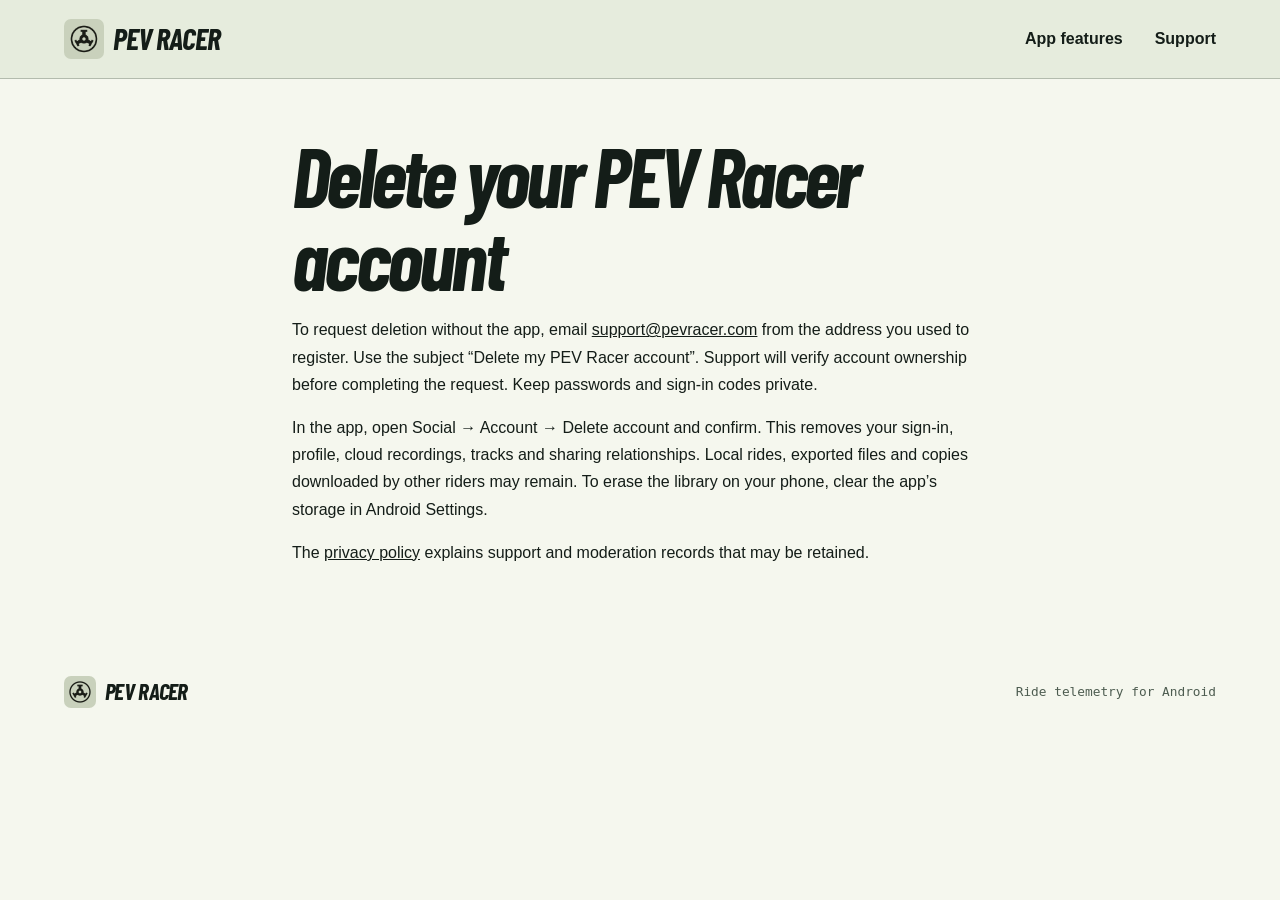
==== delete-account/index.html @ e3c32b66 "Publish PEV Racer website and rider support pages" ====
<!doctype html>
<html lang="en"><head><meta charset="utf-8"><meta name="viewport" content="width=device-width,initial-scale=1"><title>Delete a PEV Racer account</title><link rel="stylesheet" href="../style.css"></head>
<body><a class="skip" href="#main">Skip to content</a><header class="top"><div class="wrap nav"><a class="brand" href="../" aria-label="PEV Racer home"><img src="../assets/icon.png" width="40" height="40" alt="">PEV RACER</a><nav aria-label="Main navigation"><a href="../#analysis">App features</a><a href="../#support">Support</a></nav></div></header><main id="main" class="legal"><h1>Delete your PEV Racer account</h1><p>To request deletion without the app, email <a href="mailto:support@pevracer.com?subject=Delete%20my%20PEV%20Racer%20account">support@pevracer.com</a> from the address you used to register. Use the subject “Delete my PEV Racer account”. Support will verify account ownership before completing the request. Keep passwords and sign-in codes private.</p>
<p>In the app, open Social → Account → Delete account and confirm. This removes your sign-in, profile, cloud recordings, tracks and sharing relationships. Local rides, exported files and copies downloaded by other riders may remain. To erase the library on your phone, clear the app’s storage in Android Settings.</p>
<p>The <a href="../privacy/">privacy policy</a> explains support and moderation records that may be retained.</p></main><footer class="wrap foot"><a class="brand" href="../"><img src="../assets/icon.png" width="32" height="32" alt="">PEV RACER</a><span>Ride telemetry for Android</span></footer></body></html>
---- style.css ----
@font-face{font-family:Barlow Condensed;src:url(assets/display.ttf) format('truetype');font-weight:700;font-style:italic;font-display:swap}
:root{--ink:#141d18;--paper:#f5f7ee;--green:#bff347;--mute:#4d5c50;--line:#cbd2c5;--display:"Barlow Condensed","Arial Narrow",sans-serif;color:var(--ink);background:var(--paper);font-family:Inter,"Helvetica Neue",Arial,sans-serif;font-size:100%;line-height:1.5;color-scheme:light}
*{box-sizing:border-box}body{margin:0}a{color:inherit}button,input{font:inherit}a:focus-visible,button:focus-visible,input:focus-visible{outline:3px solid #d45d15;outline-offset:4px}.skip{position:absolute;left:1rem;top:-5rem;background:var(--paper);padding:.5rem 1rem;z-index:5}.skip:focus{top:.4rem}.wrap{width:min(1220px,90%);margin:auto}.top{border-bottom:1px solid rgba(20,29,24,.24);background:#e6ecdd}.nav,.foot,.brand,.nav nav{display:flex;align-items:center}.nav{min-height:78px;justify-content:space-between}.brand{gap:9px;text-decoration:none;font:italic 700 1.9rem/.9 var(--display);letter-spacing:-.03em;white-space:nowrap}.brand img{border-radius:7px}.nav nav{gap:32px;font-weight:650}.nav nav a,.tabs button,.help-links a{text-decoration:none}.nav nav a:hover,.help-links a:hover,.secondary:hover,.email:hover{text-decoration:underline;text-underline-offset:4px}.hero{background:linear-gradient(114deg,#e9efdf 12%,#dfe8ce 98%);border-bottom:1px solid var(--line)}.hero-grid{display:grid;grid-template-columns: .89fr 1.11fr;gap:clamp(28px,5vw,88px);align-items:center;padding-block:clamp(55px,7.8vw,115px)}.kicker,.console-label,.sim,.scale,.transport>span,.help-links small,.foot>span{font-family:"IBM Plex Mono",Menlo,Consolas,monospace}.kicker,.console-label{text-transform:uppercase;letter-spacing:.12em;font-weight:650;font-size:.8rem}.kicker{display:flex;align-items:center;gap:10px;margin:0 0 28px}.kicker span{width:26px;height:9px;background:repeating-linear-gradient(112deg,#32543b 0 4px,transparent 4px 8px)}h1,h2,h3,p,figure{margin:0}h1,.section-copy h2,.help-grid h2{font:italic 700 clamp(5.8rem,8.4vw,8.5rem)/.87 var(--display);letter-spacing:-.045em}h1 em{font-style:inherit;color:#37653c}.lede{margin:27px 0 28px;font-size:clamp(1.05rem,1.3vw,1.23rem);color:#344738;max-width:29rem}.cta,.secondary{display:inline-block;font-weight:700;font-size:1rem}.cta{background:var(--ink);color:#f5f7e9;padding:13px 21px;border-radius:5px;text-decoration:none;margin:0 16px 10px 0}.cta:hover{background:#36523b}.secondary{text-underline-offset:4px}
.console{background:#15231c;color:#f5f7ed;border:1px solid #29392c;border-radius:14px;padding:clamp(16px,2vw,30px);min-width:0;box-shadow:0 20px 42px -28px #2e442b}.console-head,.preview-head{display:flex;justify-content:space-between;align-items:center;gap:9px}.console-label{color:#abc1a8;font-size:.76rem}.console h2{font:italic 700 2.15rem/1.1 var(--display);margin:.25rem 0}.sim{font-size:.77rem;color:#ccdbbf;border:1px solid #475946;border-radius:20px;padding:4px 9px}.track{position:relative;height:clamp(195px,22vw,315px);margin:12px 0 18px;border-radius:5px;overflow:hidden;background:#112018}.track canvas{display:block;width:100%;height:100%}.scale{position:absolute;bottom:8px;right:10px;display:flex;align-items:center;gap:5px;font-size:.7rem;color:#aec2ac}.scale b{width:42px;height:4px;background:linear-gradient(90deg,#58c9ad,#bff347,#ffc561)}.console-data{display:grid;grid-template-columns:1.2fr .95fr 1fr;padding:13px 0;border-block:1px solid #3a493c}.console-data>div+div{border-left:1px solid #3a493c;padding-left:16px}.console-data strong{display:block;font:italic 700 clamp(1.65rem,2.7vw,2.4rem)/1.05 var(--display);margin-top:5px;font-variant-numeric:tabular-nums}.console-data small{font:normal .79rem Menlo,monospace;color:#c0cfbd}.transport{display:flex;align-items:center;gap:13px;margin-top:15px}.transport button{display:grid;place-items:center;width:42px;height:38px;border:0;background:var(--green);border-radius:4px;cursor:pointer}.transport button i{border-left:10px solid var(--ink);border-block:6px solid transparent}.transport button[aria-label^="Pause"] i{width:10px;height:12px;border:0;border-inline:3px solid var(--ink)}input[type=range]{width:100%;min-width:0;accent-color:var(--green);cursor:pointer}.transport>span{font-size:.8rem;color:#c5d3bf}
.analysis{display:grid;grid-template-columns:1.05fr .95fr;gap:10%;align-items:center;padding-block:clamp(66px,7vw,110px)}.section-copy h2,.help-grid h2{font-size:clamp(3.4rem,5vw,5.4rem)}.features{padding:0;list-style:none;margin:28px 0 0}.features li{padding:16px 0;border-top:1px solid var(--line)}.features h3{font-size:1.15rem;letter-spacing:-.02em}.features p,.support p:not(.kicker){margin-top:5px;color:var(--mute);max-width:31rem}.app-preview{padding:18px 20px 0;border-radius:12px;overflow:hidden;background:repeating-linear-gradient(128deg,transparent 0 44px,#cbd6bf 44px 45px),#dfe7d4;border:1px solid #c5cfba;text-align:center}.preview-head .console-label{color:#40543e}.tabs{display:flex;background:#eef3e8;border-radius:7px;padding:2px}.tabs button{background:transparent;border:0;border-radius:5px;padding:5px 13px;cursor:pointer;color:var(--ink);font-weight:600}.tabs button[aria-pressed=true]{background:#273d2d;color:white}.app-preview img{display:block;width:min(64%,245px);height:auto;margin:24px auto -3.5%;border:6px solid #1a221c;border-bottom:0;border-radius:18px 18px 0 0;box-shadow:0 6px 30px #25371b33}.support{border-block:1px solid var(--line);background:#eaf0e0}.help-grid{display:grid;grid-template-columns:1fr .85fr;gap:10%;align-items:center;padding-block:55px}.help-grid .kicker{margin-bottom:16px}.help-grid h2{font-size:3.6rem}.email{display:inline-block;margin-top:14px;font-weight:700;text-underline-offset:4px}.help-links a{display:block;padding:13px 0;font-weight:650;border-bottom:1px solid #bdc8b5}.help-links small{color:#53664e;float:right}.foot{min-height:88px;justify-content:space-between;gap:14px}.foot .brand{font-size:1.45rem}.foot>span{font-size:.8rem;color:var(--mute)}.legal{max-width:46rem;margin:0 auto;padding:55px 20px 66px}.legal h1{font-size:clamp(3.3rem,7vw,5.2rem);line-height:1}.legal h2{font-size:1.35rem;margin:2.1rem 0 .4rem}.legal p{margin:1rem 0;line-height:1.7}.legal a{overflow-wrap:anywhere}
@media(max-width:760px){.hero-grid,.analysis,.help-grid{grid-template-columns:1fr}.hero-grid{padding:38px 0;gap:24px}.kicker{margin-bottom:18px}.nav{min-height:65px}.nav nav{gap:15px;font-size:.88rem}.brand{font-size:1.48rem}.brand img{width:32px;height:32px}h1{font-size:clamp(4.9rem,15vw,6.8rem)}.lede{margin:16px 0 21px}.hero-grid .track{height:230px}.analysis{gap:28px}.help-grid{gap:20px}.app-preview img{max-width:225px}.console-data>div+div{padding-left:10px}.foot>span{max-width:110px}.hero-grid .secondary{font-size:.93rem}.console-data strong{font-size:1.9rem}}@media(max-width:365px){.nav nav{gap:9px}.brand{font-size:1.32rem}.wrap{width:92%}}
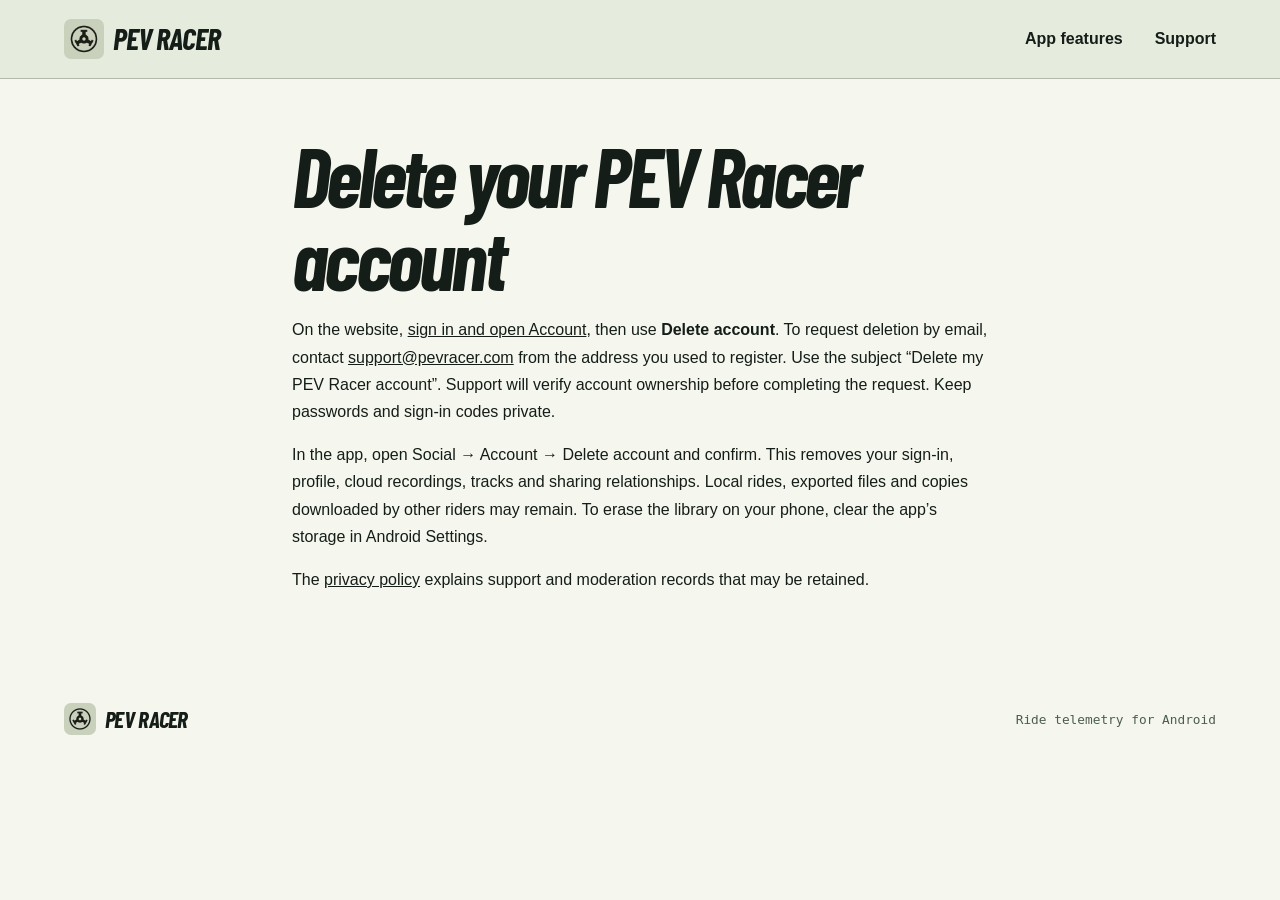
==== commit 81f7c76e: "Add the PEV Racer rider dashboard and Android-compatible ride analysis" ====
--- a/delete-account/index.html
+++ b/delete-account/index.html
@@ -1,5 +1,5 @@
 <!doctype html>
 <html lang="en"><head><meta charset="utf-8"><meta name="viewport" content="width=device-width,initial-scale=1"><title>Delete a PEV Racer account</title><link rel="stylesheet" href="../style.css"></head>
-<body><a class="skip" href="#main">Skip to content</a><header class="top"><div class="wrap nav"><a class="brand" href="../" aria-label="PEV Racer home"><img src="../assets/icon.png" width="40" height="40" alt="">PEV RACER</a><nav aria-label="Main navigation"><a href="../#analysis">App features</a><a href="../#support">Support</a></nav></div></header><main id="main" class="legal"><h1>Delete your PEV Racer account</h1><p>To request deletion without the app, email <a href="mailto:support@pevracer.com?subject=Delete%20my%20PEV%20Racer%20account">support@pevracer.com</a> from the address you used to register. Use the subject “Delete my PEV Racer account”. Support will verify account ownership before completing the request. Keep passwords and sign-in codes private.</p>
+<body><a class="skip" href="#main">Skip to content</a><header class="top"><div class="wrap nav"><a class="brand" href="../" aria-label="PEV Racer home"><img src="../assets/icon.png" width="40" height="40" alt="">PEV RACER</a><nav aria-label="Main navigation"><a href="../#analysis">App features</a><a href="../#support">Support</a></nav></div></header><main id="main" class="legal"><h1>Delete your PEV Racer account</h1><p>On the website, <a href="../rider/#account">sign in and open Account</a>, then use <strong>Delete account</strong>. To request deletion by email, contact <a href="mailto:support@pevracer.com?subject=Delete%20my%20PEV%20Racer%20account">support@pevracer.com</a> from the address you used to register. Use the subject “Delete my PEV Racer account”. Support will verify account ownership before completing the request. Keep passwords and sign-in codes private.</p>
 <p>In the app, open Social → Account → Delete account and confirm. This removes your sign-in, profile, cloud recordings, tracks and sharing relationships. Local rides, exported files and copies downloaded by other riders may remain. To erase the library on your phone, clear the app’s storage in Android Settings.</p>
 <p>The <a href="../privacy/">privacy policy</a> explains support and moderation records that may be retained.</p></main><footer class="wrap foot"><a class="brand" href="../"><img src="../assets/icon.png" width="32" height="32" alt="">PEV RACER</a><span>Ride telemetry for Android</span></footer></body></html>
